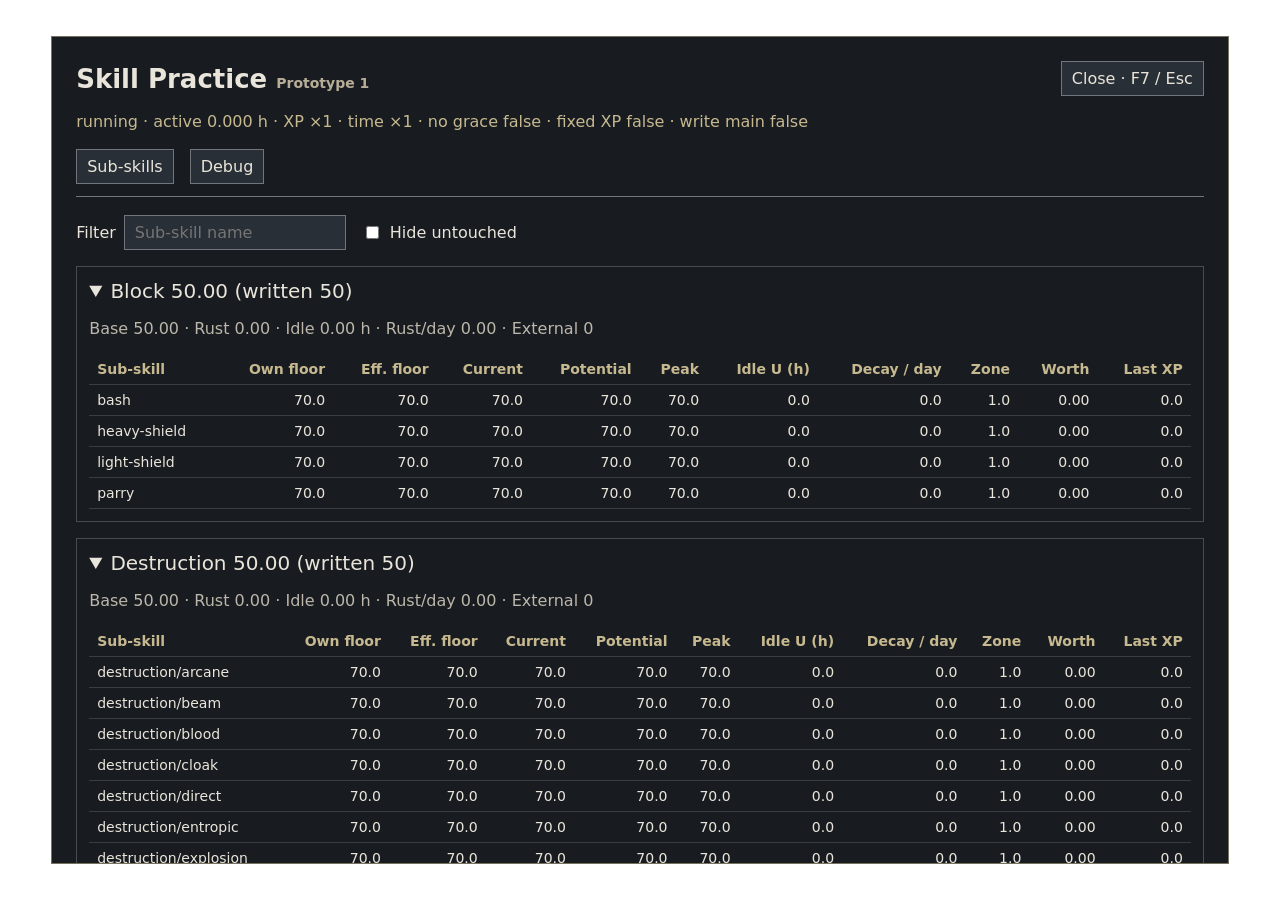
==== ui/index.html @ f04ae588 "M1: instrument use/context events and integrate prototype runtime" ====
<!doctype html>
<html lang="en"><head><meta charset="utf-8"><meta name="viewport" content="width=device-width,initial-scale=1"><title>Skill Practice</title><link rel="stylesheet" href="style.css"></head>
<body><main><header><h1>Skill Practice <small>Prototype 1</small></h1><button id="close">Close · F7 / Esc</button></header><p id="summary" role="status">Connecting…</p>
<nav><button data-tab="skills">Sub-skills</button><button data-tab="debug">Debug</button></nav>
<section id="skills"><div class="tools"><label>Filter <input id="filter" type="search" placeholder="Sub-skill name"></label><label><input id="untouched" type="checkbox"> Hide untouched</label></div><div id="tables"></div></section>
<section id="debug" hidden><h2>Equipped</h2><pre id="equipped"></pre><h2>Actions</h2><div class="tools"><button data-action="dumpState">Dump state</button><button data-action="dumpWeapons">Dump weapon classes</button><button data-action="dumpSpells">Dump player spells</button><button data-action="reloadConfig">Reload config</button><button data-action="initNow">Initialize now</button></div>
<p><label><input id="sure" type="checkbox"> I am sure</label> <button id="reinit">Re-initialize all</button></p>
<div class="tools"><label>Sub-skill <select id="sub"></select></label><label>Raw XP <input id="raw" type="number" min="0" value="10000"></label><button id="give">Give XP</button><label>Level <input id="level" type="number" min="0" max="500" value="75"></label><button id="set">Set current</button></div><p>MCM → SkillPractice → Debug changes the testing switches.</p><p id="feedback" role="status"></p></section>
</main><script src="app.js"></script></body></html>
---- ui/style.css ----
:root{font:16px system-ui,sans-serif;color:#e9e5da;background:transparent}*{box-sizing:border-box}body{margin:4vh 4vw}main{max-height:92vh;overflow:auto;background:#181c21;border:1px solid #777160;padding:24px}header,.tools,nav{display:flex;gap:16px;align-items:center;flex-wrap:wrap}header{justify-content:space-between}h1{font-size:26px;margin:0}small{font-size:14px;color:#b8ae98}h2{font-size:19px}button,input,select{font:inherit;color:inherit;background:#292f36;border:1px solid #72767c;padding:7px 10px}button{cursor:pointer}button:hover,button:focus-visible{background:#444e5b}input[type=number]{width:110px}nav{border-bottom:1px solid #72767c;padding-bottom:12px;margin:18px 0}details{margin:16px 0;border:1px solid #454c54;padding:12px}summary{cursor:pointer;font-size:20px}.mainline{color:#bcb7aa}table{width:100%;border-collapse:collapse;font-size:14px}th,td{text-align:right;padding:7px 8px;border-bottom:1px solid #363d45;white-space:nowrap}th{cursor:pointer;color:#c7b98f}th:first-child,td:first-child{text-align:left}tbody tr:hover{background:#242e39}.changed{color:#f6d778;background:#3e3824}.scroll{overflow:auto}pre{white-space:pre-wrap}[hidden]{display:none!important}#summary,#feedback{color:#c7b98f}label{display:inline-flex;gap:8px;align-items:center}
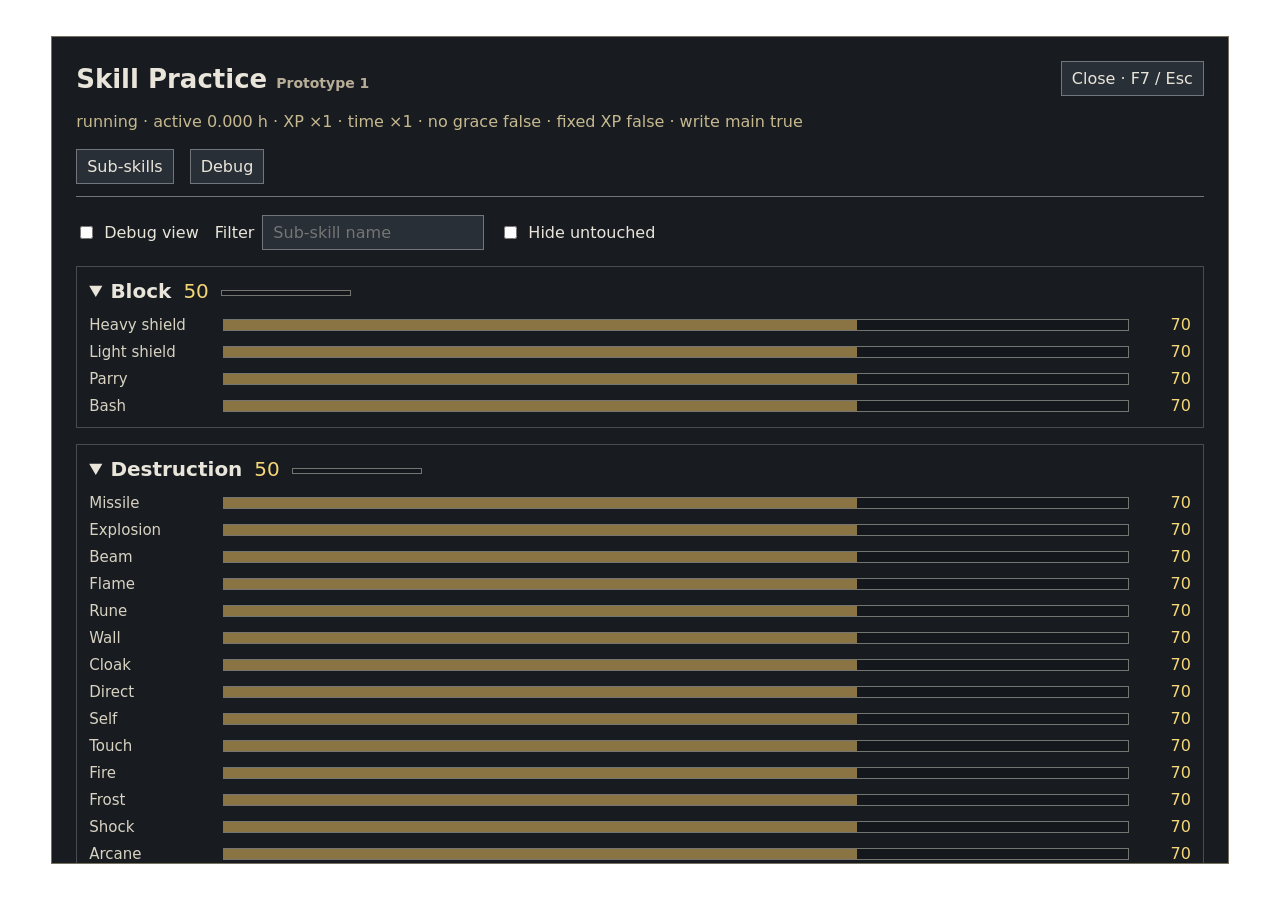
==== commit dfbba420: "fixes" ====
--- a/ui/index.html
+++ b/ui/index.html
@@ -1,9 +1,9 @@
 <!doctype html>
 <html lang="en"><head><meta charset="utf-8"><meta name="viewport" content="width=device-width,initial-scale=1"><title>Skill Practice</title><link rel="stylesheet" href="style.css"></head>
 <body><main><header><h1>Skill Practice <small>Prototype 1</small></h1><button id="close">Close · F7 / Esc</button></header><p id="summary" role="status">Connecting…</p>
-<nav><button data-tab="skills">Sub-skills</button><button data-tab="debug">Debug</button></nav>
-<section id="skills"><div class="tools"><label>Filter <input id="filter" type="search" placeholder="Sub-skill name"></label><label><input id="untouched" type="checkbox"> Hide untouched</label></div><div id="tables"></div></section>
-<section id="debug" hidden><h2>Equipped</h2><pre id="equipped"></pre><h2>Actions</h2><div class="tools"><button data-action="dumpState">Dump state</button><button data-action="dumpWeapons">Dump weapon classes</button><button data-action="dumpSpells">Dump player spells</button><button data-action="reloadConfig">Reload config</button><button data-action="initNow">Initialize now</button></div>
+<nav class="dbg"><button data-tab="skills">Sub-skills</button><button data-tab="debug">Debug</button></nav>
+<section id="skills"><div class="tools"><label class="dbg"><input id="tableView" type="checkbox"> Debug view</label><label>Filter <input id="filter" type="search" placeholder="Sub-skill name"></label><label><input id="untouched" type="checkbox"> Hide untouched</label></div><div id="bars"></div><div id="tables" hidden></div></section>
+<section id="debug" class="dbg" hidden><h2>Equipped</h2><pre id="equipped"></pre><h2>Actions</h2><div class="tools"><button data-action="dumpState">Dump state</button><button data-action="dumpWeapons">Dump weapon classes</button><button data-action="dumpSpells">Dump player spells</button><button data-action="reloadConfig">Reload config</button><button data-action="initNow">Initialize now</button></div>
 <p><label><input id="sure" type="checkbox"> I am sure</label> <button id="reinit">Re-initialize all</button></p>
 <div class="tools"><label>Sub-skill <select id="sub"></select></label><label>Raw XP <input id="raw" type="number" min="0" value="10000"></label><button id="give">Give XP</button><label>Level <input id="level" type="number" min="0" max="500" value="75"></label><button id="set">Set current</button></div><p>MCM → SkillPractice → Debug changes the testing switches.</p><p id="feedback" role="status"></p></section>
-</main><script src="app.js"></script></body></html>
+</main><div id="tip" role="tooltip" hidden></div><script src="app.js"></script></body></html>
--- a/ui/style.css
+++ b/ui/style.css
@@ -1 +1,11 @@
 :root{font:16px system-ui,sans-serif;color:#e9e5da;background:transparent}*{box-sizing:border-box}body{margin:4vh 4vw}main{max-height:92vh;overflow:auto;background:#181c21;border:1px solid #777160;padding:24px}header,.tools,nav{display:flex;gap:16px;align-items:center;flex-wrap:wrap}header{justify-content:space-between}h1{font-size:26px;margin:0}small{font-size:14px;color:#b8ae98}h2{font-size:19px}button,input,select{font:inherit;color:inherit;background:#292f36;border:1px solid #72767c;padding:7px 10px}button{cursor:pointer}button:hover,button:focus-visible{background:#444e5b}input[type=number]{width:110px}nav{border-bottom:1px solid #72767c;padding-bottom:12px;margin:18px 0}details{margin:16px 0;border:1px solid #454c54;padding:12px}summary{cursor:pointer;font-size:20px}.mainline{color:#bcb7aa}table{width:100%;border-collapse:collapse;font-size:14px}th,td{text-align:right;padding:7px 8px;border-bottom:1px solid #363d45;white-space:nowrap}th{cursor:pointer;color:#c7b98f}th:first-child,td:first-child{text-align:left}tbody tr:hover{background:#242e39}.changed{color:#f6d778;background:#3e3824}.scroll{overflow:auto}pre{white-space:pre-wrap}[hidden]{display:none!important}#summary,#feedback{color:#c7b98f}label{display:inline-flex;gap:8px;align-items:center}
+body:not(.debug) .dbg{display:none!important}
+:root{--bar-floor:#8a7444;--bar-current:#e0bd62;--bar-empty:rgba(0,0,0,.15);--bar-edge:rgba(233,229,218,.45)}
+summary .skill-name{font-weight:600}summary .skill-level{margin-left:12px;color:#f6d778}summary .skill-next{display:inline-block;position:relative;vertical-align:middle;width:6.5em;height:6px;margin-left:12px;background:var(--bar-empty);border:1px solid var(--bar-edge)}summary .skill-next>span{position:absolute;left:0;top:0;bottom:0;background:var(--bar-current)}summary .skill-note{margin-left:12px;font-size:14px;color:#b8ae98}
+.bars{display:grid;grid-template-columns:minmax(120px,max-content) 1fr 3em;gap:8px 14px;align-items:center;margin-top:12px}
+.bar-row{display:contents}.bar-name{font-size:15px;color:#d8d2c2}.bar-value{text-align:right;font-variant-numeric:tabular-nums;color:#f6d778}
+.bar{position:relative;height:12px;background:var(--bar-empty);border:1px solid var(--bar-edge)}
+.bar>div{position:absolute;top:0;bottom:0;transition:width .3s,left .3s}
+.bar-floor{left:0;background:var(--bar-floor)}.bar-current{background:var(--bar-current)}
+.bar-potential{background:repeating-linear-gradient(-45deg,var(--bar-current) 0 2px,transparent 2px 5px)}
+#tip{position:fixed;z-index:10;pointer-events:none;padding:5px 9px;background:#0d1014;border:1px solid #777160;font-size:14px;display:flex;gap:10px;align-items:baseline}#tip small{color:#b8ae98;font-variant-numeric:tabular-nums}
